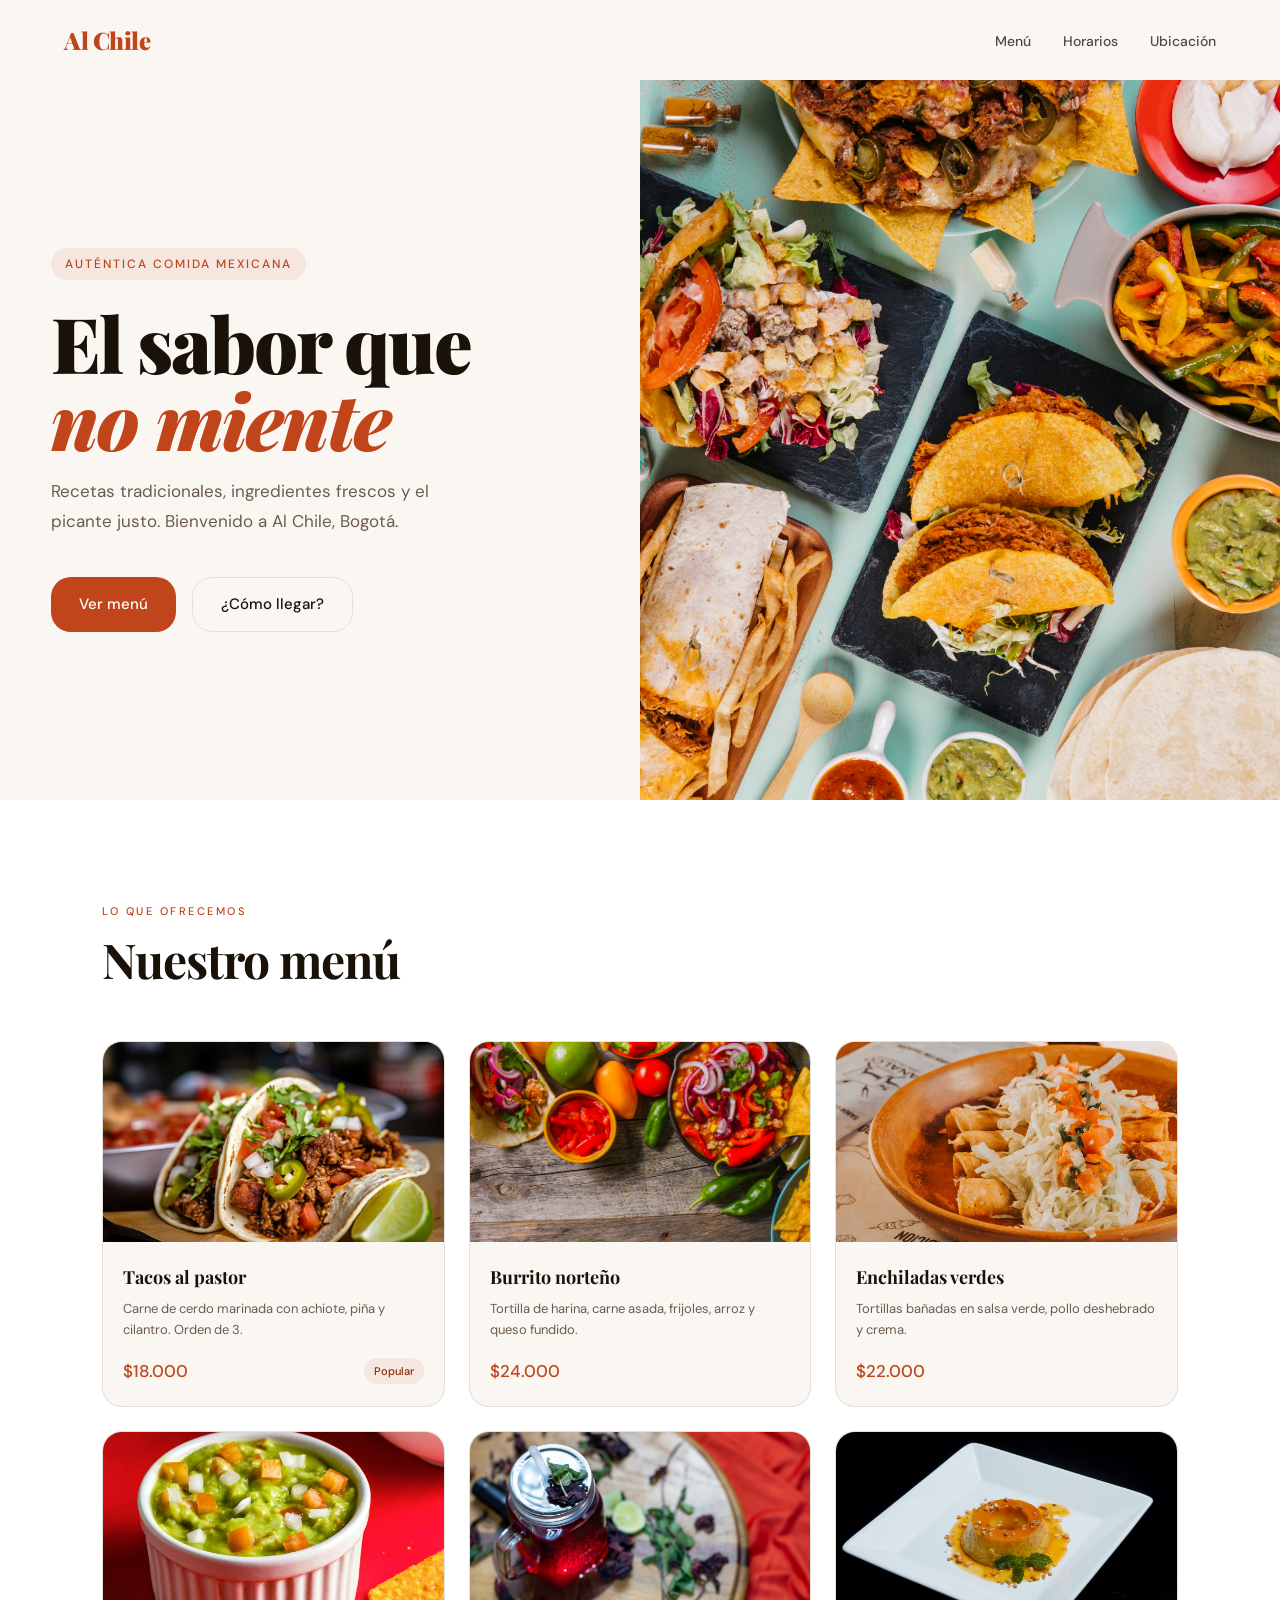
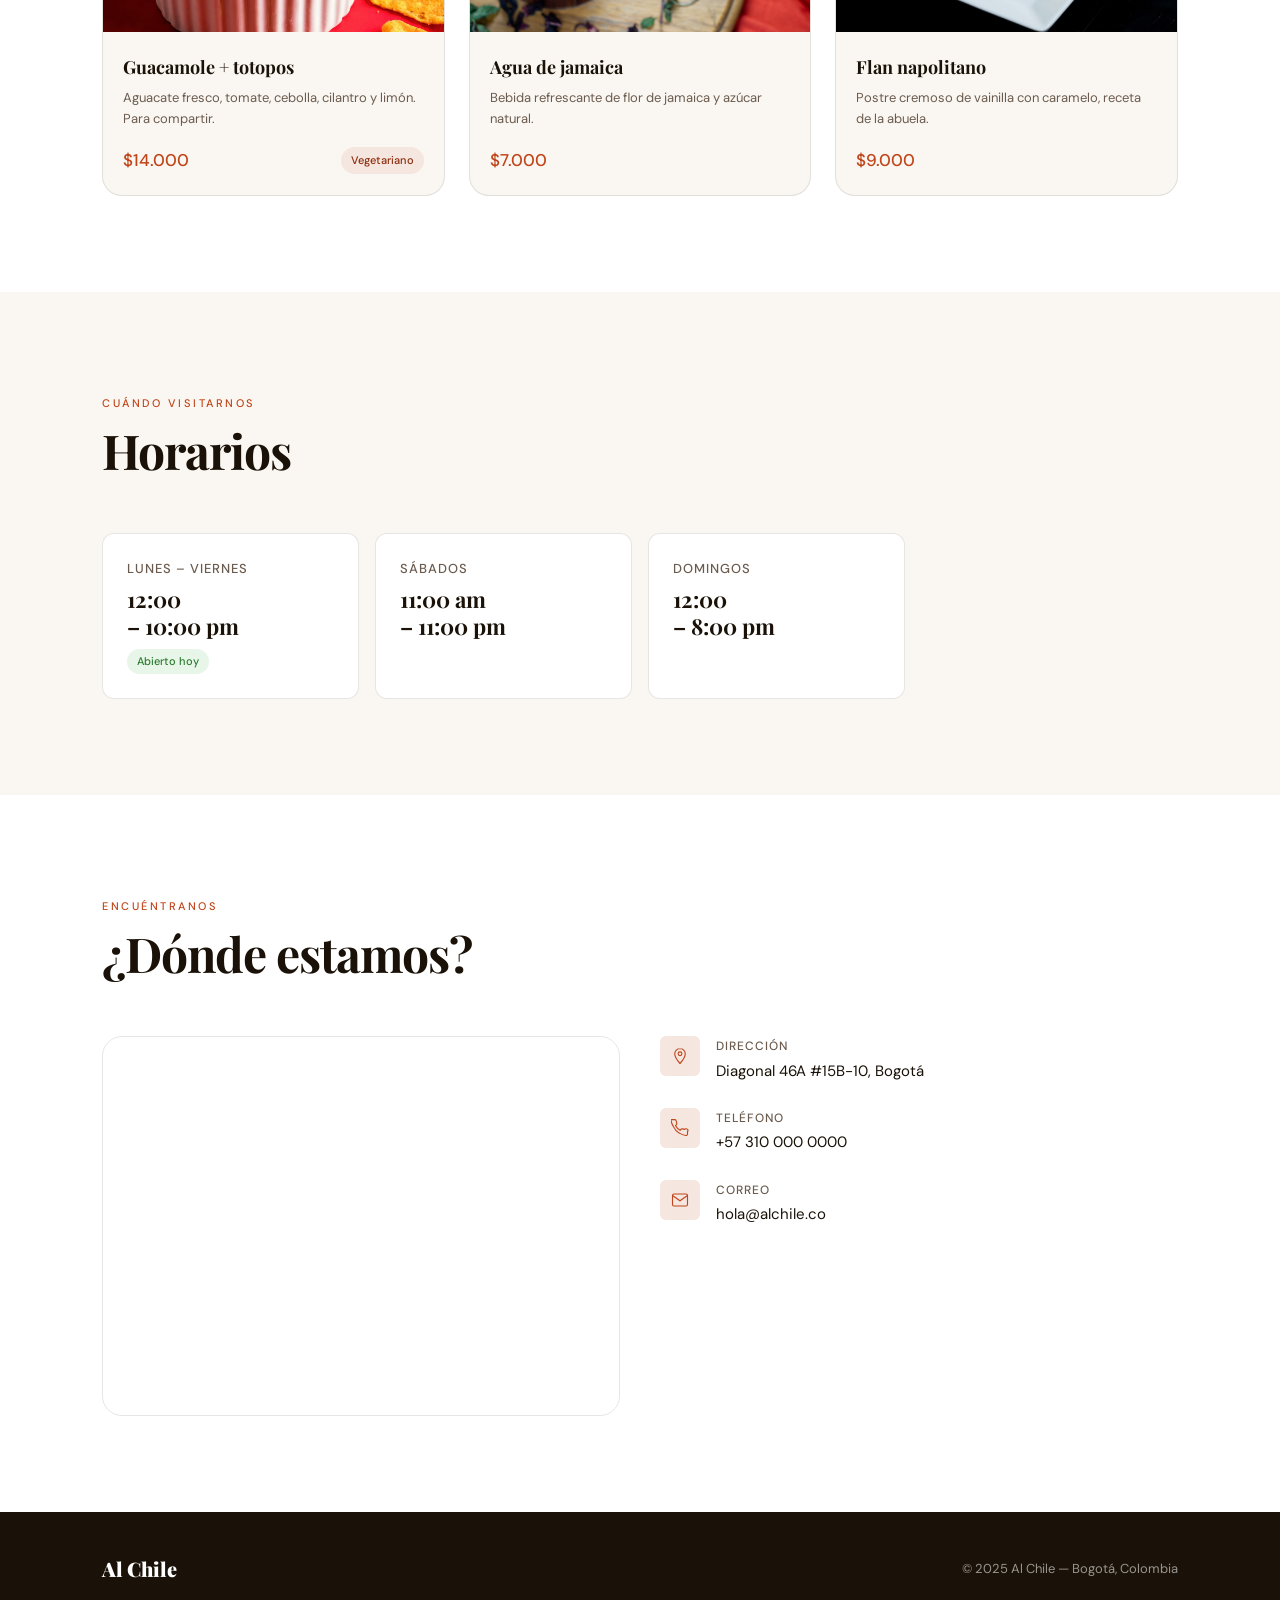
==== index.html @ 25c146ec "feature landpage beta" ====
<!DOCTYPE html>
<html lang="es">
  <head>
    <meta charset="UTF-8" />
    <meta name="viewport" content="width=device-width, initial-scale=1.0" />
    <title>Al Chile — Comida Mexicana</title>
    <link rel="preconnect" href="https://fonts.googleapis.com" />
    <link rel="preconnect" href="https://fonts.gstatic.com" crossorigin />
    <link href="https://fonts.googleapis.com/css2?family=Playfair+Display:wght@700;900&family=DM+Sans:wght@400;500&display=swap" rel="stylesheet" />
    <link rel="stylesheet" href="assets/css/styles.css" />
  </head>
  <body>
    <div id="app">
      <nav id="nav-placeholder"></nav>
      <main>
        <section id="hero-placeholder"></section>
        <section id="menu-placeholder"></section>
        <section id="horarios-placeholder"></section>
        <section id="ubicacion-placeholder"></section>
      </main>
      <footer id="footer-placeholder"></footer>
    </div>
    <script src="assets/js/main.js"></script>
  </body>
</html>
---- assets/css/styles.css ----
/* ─── Reset & Variables ───────────────────────────── */
*, *::before, *::after { box-sizing: border-box; margin: 0; padding: 0; }

:root {
  --brand:       #C0451A;
  --brand-dark:  #8C2E0E;
  --brand-light: #F5E6DF;
  --cream:       #FAF7F2;
  --ink:         #1A1208;
  --ink-muted:   #6B5B4E;
  --border:      rgba(26,18,8,0.10);
  --card-bg:     #FFFFFF;
  --ff-display:  'Playfair Display', Georgia, serif;
  --ff-body:     'DM Sans', sans-serif;
  --radius-sm:   6px;
  --radius-md:   12px;
  --radius-lg:   20px;
  --shadow-sm:   0 2px 8px rgba(26,18,8,0.08);
  --shadow-md:   0 6px 24px rgba(26,18,8,0.12);
  --transition:  0.25s ease;
}

html { scroll-behavior: smooth; }

body {
  font-family: var(--ff-body);
  background: var(--cream);
  color: var(--ink);
  font-size: 16px;
  line-height: 1.7;
  -webkit-font-smoothing: antialiased;
}

img {
  display: block;
  width: 100%;
  height: 100%;
  object-fit: cover;
}

/* ─── Navbar ──────────────────────────────────────── */
.navbar {
  position: fixed;
  top: 0; left: 0; right: 0;
  z-index: 100;
  display: flex;
  align-items: center;
  justify-content: space-between;
  padding: 1.25rem 5%;
  transition: background var(--transition), box-shadow var(--transition);
}

.navbar.scrolled {
  background: var(--cream);
  box-shadow: var(--shadow-sm);
}

.nav-logo {
  font-family: var(--ff-display);
  font-size: 24px;
  font-weight: 900;
  color: var(--brand);
  text-decoration: none;
  letter-spacing: -0.5px;
}

.nav-links {
  display: flex;
  gap: 2rem;
  list-style: none;
}

.nav-links a {
  font-size: 14px;
  font-weight: 500;
  color: var(--ink);
  text-decoration: none;
  opacity: 0.75;
  transition: opacity var(--transition);
}

.nav-links a:hover { opacity: 1; }

.nav-toggle {
  display: none;
  flex-direction: column;
  gap: 5px;
  background: none;
  border: none;
  cursor: pointer;
  padding: 4px;
}

.nav-toggle span {
  display: block;
  width: 24px;
  height: 2px;
  background: var(--ink);
  border-radius: 2px;
  transition: var(--transition);
}

/* ─── Hero ────────────────────────────────────────── */
.hero {
  min-height: auto;
  display: grid;
  grid-template-columns: 1fr 1fr;
  padding-top: 80px;
}

.hero-content {
  display: flex;
  flex-direction: column;
  justify-content: center;
  padding: 5% 5% 5% 8%;
}

.hero-tag {
  display: inline-block;
  font-size: 12px;
  font-weight: 500;
  letter-spacing: 2px;
  text-transform: uppercase;
  color: var(--brand);
  background: var(--brand-light);
  padding: 6px 14px;
  border-radius: 100px;
  margin-bottom: 1.5rem;
  width: fit-content;
}

.hero-title {
  font-family: var(--ff-display);
  font-size: clamp(48px, 6vw, 82px);
  font-weight: 900;
  line-height: 1.0;
  letter-spacing: -2px;
  color: var(--ink);
  margin-bottom: 1.25rem;
}

.hero-title em {
  font-style: italic;
  color: var(--brand);
}

.hero-desc {
  font-size: 17px;
  color: var(--ink-muted);
  max-width: 400px;
  margin-bottom: 2.5rem;
  line-height: 1.75;
}

.hero-actions { display: flex; gap: 1rem; flex-wrap: wrap; }

.btn-primary {
  display: inline-flex;
  align-items: center;
  gap: 8px;
  background: var(--brand);
  color: #fff;
  border: none;
  border-radius: var(--radius-lg);
  padding: 14px 28px;
  font-family: var(--ff-body);
  font-size: 15px;
  font-weight: 500;
  cursor: pointer;
  text-decoration: none;
  transition: background var(--transition), transform var(--transition);
}

.btn-primary:hover { background: var(--brand-dark); transform: translateY(-1px); }

.btn-secondary {
  display: inline-flex;
  align-items: center;
  gap: 8px;
  background: transparent;
  color: var(--ink);
  border: 1.5px solid var(--border);
  border-radius: var(--radius-lg);
  padding: 14px 28px;
  font-family: var(--ff-body);
  font-size: 15px;
  font-weight: 500;
  cursor: pointer;
  text-decoration: none;
  transition: border-color var(--transition), transform var(--transition);
}

.btn-secondary:hover { border-color: var(--ink); transform: translateY(-1px); }

.hero-image {
  position: relative;
  overflow: hidden;
  background: #E8D5C8;
  max-height: 80vh;
}

.hero-image img {
  width: 100%;
  height: 100%;
  max-height: 80vh;
  object-fit: cover;
  object-position: center;
}

.hero-image-placeholder {
  width: 100%;
  height: 100%;
  min-height: 500px;
  background: linear-gradient(135deg, #E8D5C8 0%, #D4B89A 100%);
  display: flex;
  flex-direction: column;
  align-items: center;
  justify-content: center;
  gap: 12px;
  color: #A07B5E;
  font-size: 14px;
}

.hero-image-placeholder svg { opacity: 0.4; }

/* ─── Section shared ──────────────────────────────── */
.section {
  padding: 6rem 8%;
}

.section-header {
  margin-bottom: 3.5rem;
}

.section-tag {
  display: inline-block;
  font-size: 11px;
  font-weight: 500;
  letter-spacing: 2.5px;
  text-transform: uppercase;
  color: var(--brand);
  margin-bottom: 0.75rem;
}

.section-title {
  font-family: var(--ff-display);
  font-size: clamp(32px, 4vw, 48px);
  font-weight: 700;
  line-height: 1.1;
  letter-spacing: -1px;
  color: var(--ink);
}

/* ─── Menu ────────────────────────────────────────── */
.menu-section { background: #fff; }

.menu-grid {
  display: grid;
  grid-template-columns: repeat(auto-fill, minmax(260px, 1fr));
  gap: 24px;
}

.menu-card {
  background: var(--cream);
  border-radius: var(--radius-lg);
  overflow: hidden;
  border: 1px solid var(--border);
  transition: transform var(--transition), box-shadow var(--transition);
  display: flex;
  flex-direction: column;
}

.menu-card:hover {
  transform: translateY(-4px);
  box-shadow: var(--shadow-md);
}

.menu-card-img {
  width: 100%;
  height: 200px;
  background: #E8D5C8;
  position: relative;
  overflow: hidden;
  flex-shrink: 0;
}

.menu-card-img img {
  width: 100%;
  height: 100%;
  object-fit: cover;
}

.img-placeholder {
  width: 100%;
  height: 100%;
  min-height: 200px;
  display: flex;
  flex-direction: column;
  align-items: center;
  justify-content: center;
  gap: 8px;
  background: linear-gradient(135deg, #EDD9C8 0%, #D4B89A 100%);
  color: #A07B5E;
  font-size: 12px;
  font-weight: 500;
  letter-spacing: 0.5px;
}

.img-icon {
  width: 36px;
  height: 36px;
  opacity: 0.45;
  background-color: #A07B5E;
  -webkit-mask-image: url("data:image/svg+xml,%3Csvg xmlns='http://www.w3.org/2000/svg' fill='none' stroke='currentColor' stroke-width='1.5' viewBox='0 0 24 24'%3E%3Crect x='3' y='3' width='18' height='18' rx='2'/%3E%3Ccircle cx='8.5' cy='8.5' r='1.5'/%3E%3Cpath d='M21 15l-5-5L5 21'/%3E%3C/svg%3E");
  -webkit-mask-repeat: no-repeat;
  -webkit-mask-size: contain;
  mask-image: url("data:image/svg+xml,%3Csvg xmlns='http://www.w3.org/2000/svg' fill='none' stroke='currentColor' stroke-width='1.5' viewBox='0 0 24 24'%3E%3Crect x='3' y='3' width='18' height='18' rx='2'/%3E%3Ccircle cx='8.5' cy='8.5' r='1.5'/%3E%3Cpath d='M21 15l-5-5L5 21'/%3E%3C/svg%3E");
  mask-repeat: no-repeat;
  mask-size: contain;
}

.img-icon--lg { width: 52px; height: 52px; }

.info-icon {
  flex-shrink: 0;
  width: 40px;
  height: 40px;
  border-radius: var(--radius-sm);
  background-color: var(--brand-light);
  display: flex;
  align-items: center;
  justify-content: center;
  position: relative;
}

.info-icon::after {
  content: '';
  display: block;
  width: 18px;
  height: 18px;
  background-color: var(--brand);
  mask-repeat: no-repeat;
  mask-size: contain;
  mask-position: center;
  -webkit-mask-repeat: no-repeat;
  -webkit-mask-size: contain;
  -webkit-mask-position: center;
}

.info-icon--pin::after {
  -webkit-mask-image: url("data:image/svg+xml,%3Csvg xmlns='http://www.w3.org/2000/svg' fill='none' stroke='black' stroke-width='1.5' viewBox='0 0 24 24'%3E%3Cpath d='M12 2C8.13 2 5 5.13 5 9c0 5.25 7 13 7 13s7-7.75 7-13c0-3.87-3.13-7-7-7z'/%3E%3Ccircle cx='12' cy='9' r='2.5'/%3E%3C/svg%3E");
  mask-image: url("data:image/svg+xml,%3Csvg xmlns='http://www.w3.org/2000/svg' fill='none' stroke='black' stroke-width='1.5' viewBox='0 0 24 24'%3E%3Cpath d='M12 2C8.13 2 5 5.13 5 9c0 5.25 7 13 7 13s7-7.75 7-13c0-3.87-3.13-7-7-7z'/%3E%3Ccircle cx='12' cy='9' r='2.5'/%3E%3C/svg%3E");
}

.info-icon--phone::after {
  -webkit-mask-image: url("data:image/svg+xml,%3Csvg xmlns='http://www.w3.org/2000/svg' fill='none' stroke='black' stroke-width='1.5' viewBox='0 0 24 24'%3E%3Cpath d='M22 16.92v3a2 2 0 01-2.18 2 19.79 19.79 0 01-8.63-3.07A19.5 19.5 0 013.07 9.81a19.79 19.79 0 01-3.07-8.72A2 2 0 012 .9h3a2 2 0 012 1.72 12.84 12.84 0 00.7 2.81 2 2 0 01-.45 2.11L6.09 8.91a16 16 0 006 6l1.27-1.27a2 2 0 012.11-.45 12.84 12.84 0 002.81.7A2 2 0 0122 16.92z'/%3E%3C/svg%3E");
  mask-image: url("data:image/svg+xml,%3Csvg xmlns='http://www.w3.org/2000/svg' fill='none' stroke='black' stroke-width='1.5' viewBox='0 0 24 24'%3E%3Cpath d='M22 16.92v3a2 2 0 01-2.18 2 19.79 19.79 0 01-8.63-3.07A19.5 19.5 0 013.07 9.81a19.79 19.79 0 01-3.07-8.72A2 2 0 012 .9h3a2 2 0 012 1.72 12.84 12.84 0 00.7 2.81 2 2 0 01-.45 2.11L6.09 8.91a16 16 0 006 6l1.27-1.27a2 2 0 012.11-.45 12.84 12.84 0 002.81.7A2 2 0 0122 16.92z'/%3E%3C/svg%3E");
}

.info-icon--mail::after {
  -webkit-mask-image: url("data:image/svg+xml,%3Csvg xmlns='http://www.w3.org/2000/svg' fill='none' stroke='black' stroke-width='1.5' viewBox='0 0 24 24'%3E%3Cpath d='M4 4h16c1.1 0 2 .9 2 2v12c0 1.1-.9 2-2 2H4c-1.1 0-2-.9-2-2V6c0-1.1.9-2 2-2z'/%3E%3Cpolyline points='22,6 12,13 2,6'/%3E%3C/svg%3E");
  mask-image: url("data:image/svg+xml,%3Csvg xmlns='http://www.w3.org/2000/svg' fill='none' stroke='black' stroke-width='1.5' viewBox='0 0 24 24'%3E%3Cpath d='M4 4h16c1.1 0 2 .9 2 2v12c0 1.1-.9 2-2 2H4c-1.1 0-2-.9-2-2V6c0-1.1.9-2 2-2z'/%3E%3Cpolyline points='22,6 12,13 2,6'/%3E%3C/svg%3E");
}

.menu-card-body { padding: 1.25rem; flex: 1; display: flex; flex-direction: column; }

.menu-card-name {
  font-family: var(--ff-display);
  font-size: 18px;
  font-weight: 700;
  color: var(--ink);
  margin-bottom: 6px;
}

.menu-card-desc {
  font-size: 13px;
  color: var(--ink-muted);
  line-height: 1.6;
  margin-bottom: 1rem;
  flex: 1;
}

.menu-card-footer {
  display: flex;
  align-items: center;
  justify-content: space-between;
  margin-top: auto;
}

.menu-card-price {
  font-size: 17px;
  font-weight: 500;
  color: var(--brand);
}

.menu-badge {
  font-size: 11px;
  font-weight: 500;
  padding: 4px 10px;
  border-radius: 100px;
  background: var(--brand-light);
  color: var(--brand-dark);
}

/* ─── Horarios ────────────────────────────────────── */
.horarios-section { background: var(--cream); }

.horarios-grid {
  display: grid;
  grid-template-columns: repeat(auto-fill, minmax(220px, 1fr));
  gap: 16px;
}

.horario-card {
  background: #fff;
  border: 1px solid var(--border);
  border-radius: var(--radius-md);
  padding: 1.5rem;
  transition: box-shadow var(--transition);
}

.horario-card:hover { box-shadow: var(--shadow-sm); }

.horario-dia {
  font-size: 13px;
  font-weight: 500;
  color: var(--ink-muted);
  text-transform: uppercase;
  letter-spacing: 1px;
  margin-bottom: 6px;
}

.horario-tiempo {
  font-family: var(--ff-display);
  font-size: 22px;
  font-weight: 700;
  color: var(--ink);
  line-height: 1.2;
}

.horario-estado {
  display: inline-block;
  margin-top: 10px;
  font-size: 11px;
  font-weight: 500;
  padding: 3px 10px;
  border-radius: 100px;
  background: #E8F5E9;
  color: #2E7D32;
}

/* ─── Ubicacion ───────────────────────────────────── */
.ubicacion-section { background: #fff; }

.ubicacion-grid {
  display: grid;
  grid-template-columns: 1fr 1fr;
  gap: 40px;
  align-items: start;
}

.ubicacion-map {
  border-radius: var(--radius-lg);
  overflow: hidden;
  border: 1px solid var(--border);
  height: 380px;
}

.ubicacion-map iframe {
  width: 100%;
  height: 100%;
  border: none;
  display: block;
}

.info-list { list-style: none; display: flex; flex-direction: column; gap: 1.5rem; }

.info-item { display: flex; gap: 1rem; align-items: flex-start; }

.info-icon {
  flex-shrink: 0;
  width: 40px;
  height: 40px;
  border-radius: var(--radius-sm);
  background: var(--brand-light);
  display: flex;
  align-items: center;
  justify-content: center;
}

.info-icon svg { color: var(--brand); }

.info-label { font-size: 12px; font-weight: 500; color: var(--ink-muted); text-transform: uppercase; letter-spacing: 1px; }
.info-value { font-size: 15px; color: var(--ink); margin-top: 2px; }

/* ─── Footer ──────────────────────────────────────── */
.footer {
  background: var(--ink);
  color: rgba(255,255,255,0.55);
  padding: 2.5rem 8%;
  display: flex;
  align-items: center;
  justify-content: space-between;
  flex-wrap: wrap;
  gap: 1rem;
}

.footer-logo {
  font-family: var(--ff-display);
  font-size: 20px;
  font-weight: 900;
  color: #fff;
  text-decoration: none;
}

.footer-copy { font-size: 13px; }

/* ─── Responsive ──────────────────────────────────── */
@media (max-width: 900px) {
  .hero { grid-template-columns: 1fr; min-height: auto; }
  .hero-content { padding: 6rem 6% 3rem; }
  .hero-image { min-height: 320px; }
  .hero-image-placeholder { min-height: 320px; }
  .ubicacion-grid { grid-template-columns: 1fr; }
  .ubicacion-map { height: 280px; }
  .section { padding: 4rem 6%; }
}

@media (max-width: 600px) {
  .nav-links {
    display: none;
    position: fixed;
    top: 64px; left: 0; right: 0;
    background: var(--cream);
    flex-direction: column;
    align-items: center;
    gap: 0;
    padding: 1rem 0;
    box-shadow: var(--shadow-md);
  }
  .nav-links.open { display: flex; }
  .nav-links a { padding: 0.75rem 2rem; width: 100%; text-align: center; opacity: 1; font-size: 16px; }
  .nav-toggle { display: flex; }
  .hero-title { letter-spacing: -1px; }
  .section { padding: 3rem 5%; }
  .footer { flex-direction: column; text-align: center; }
}
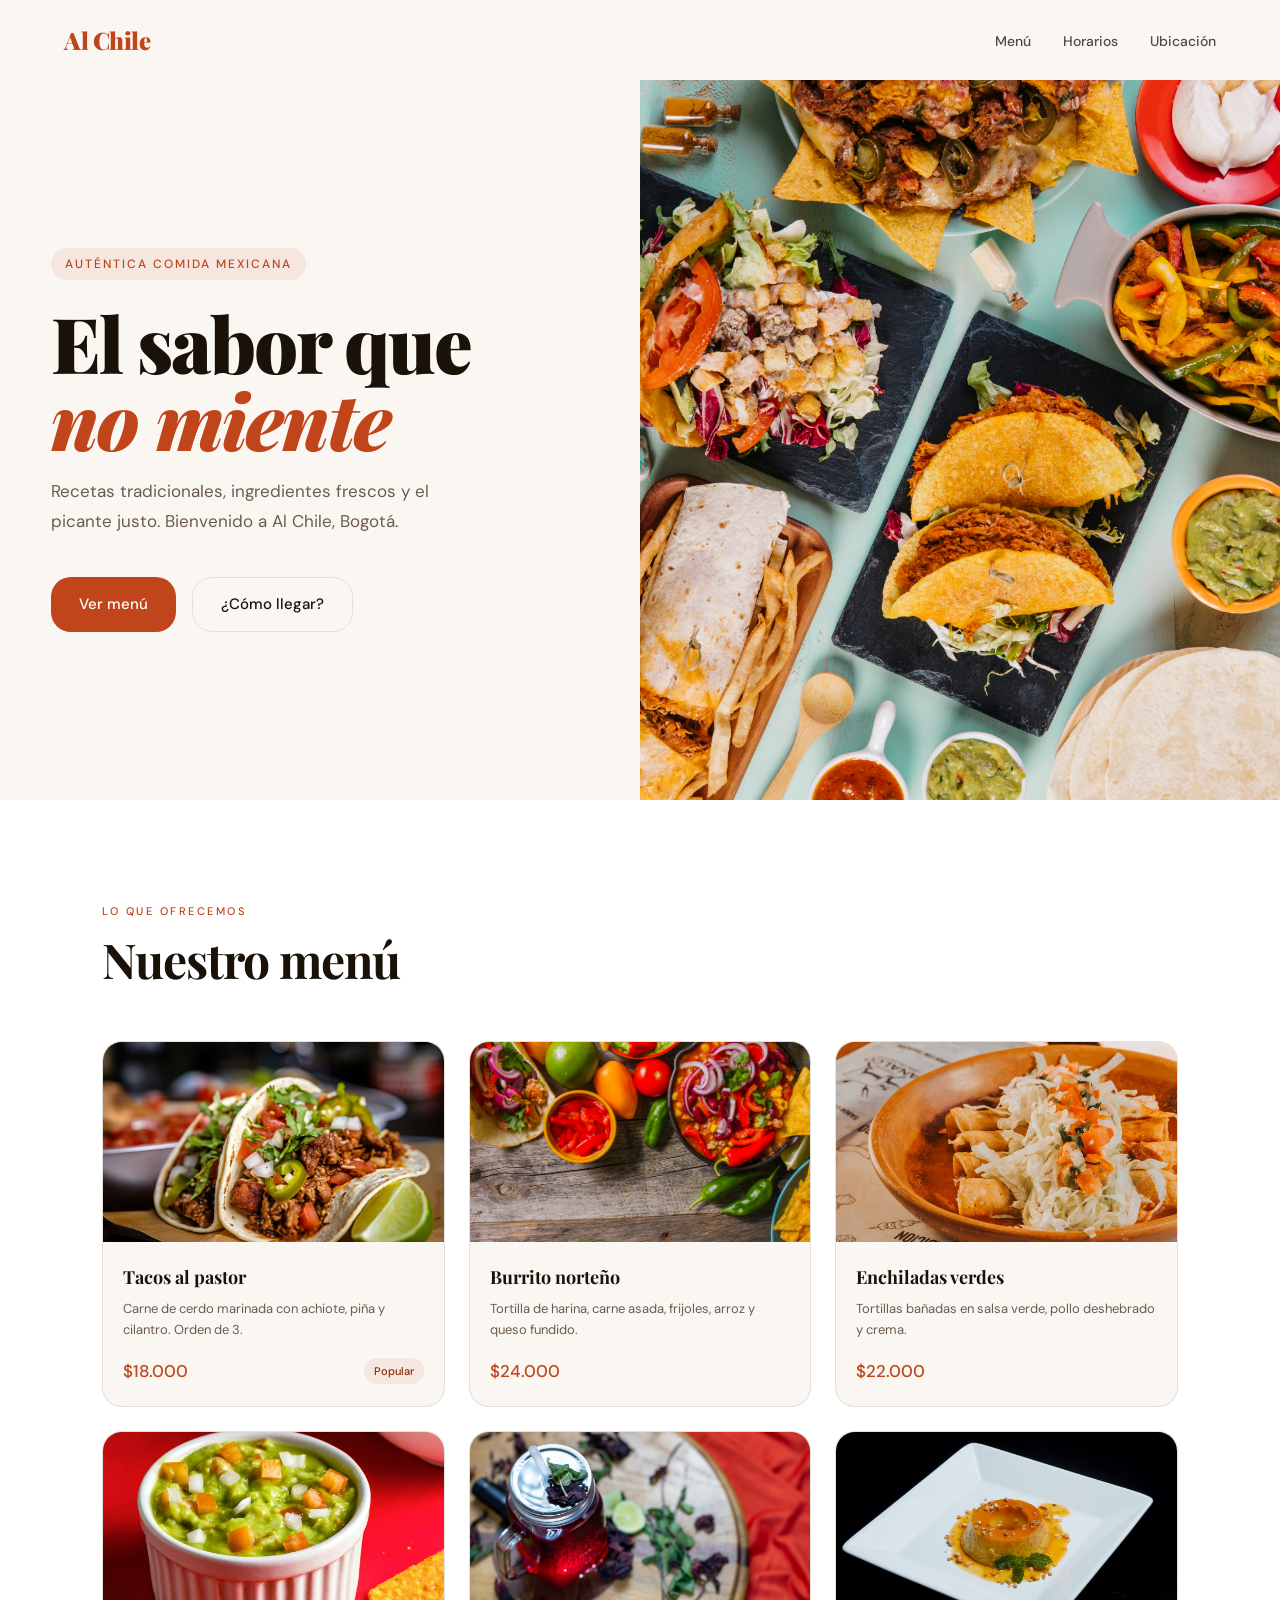
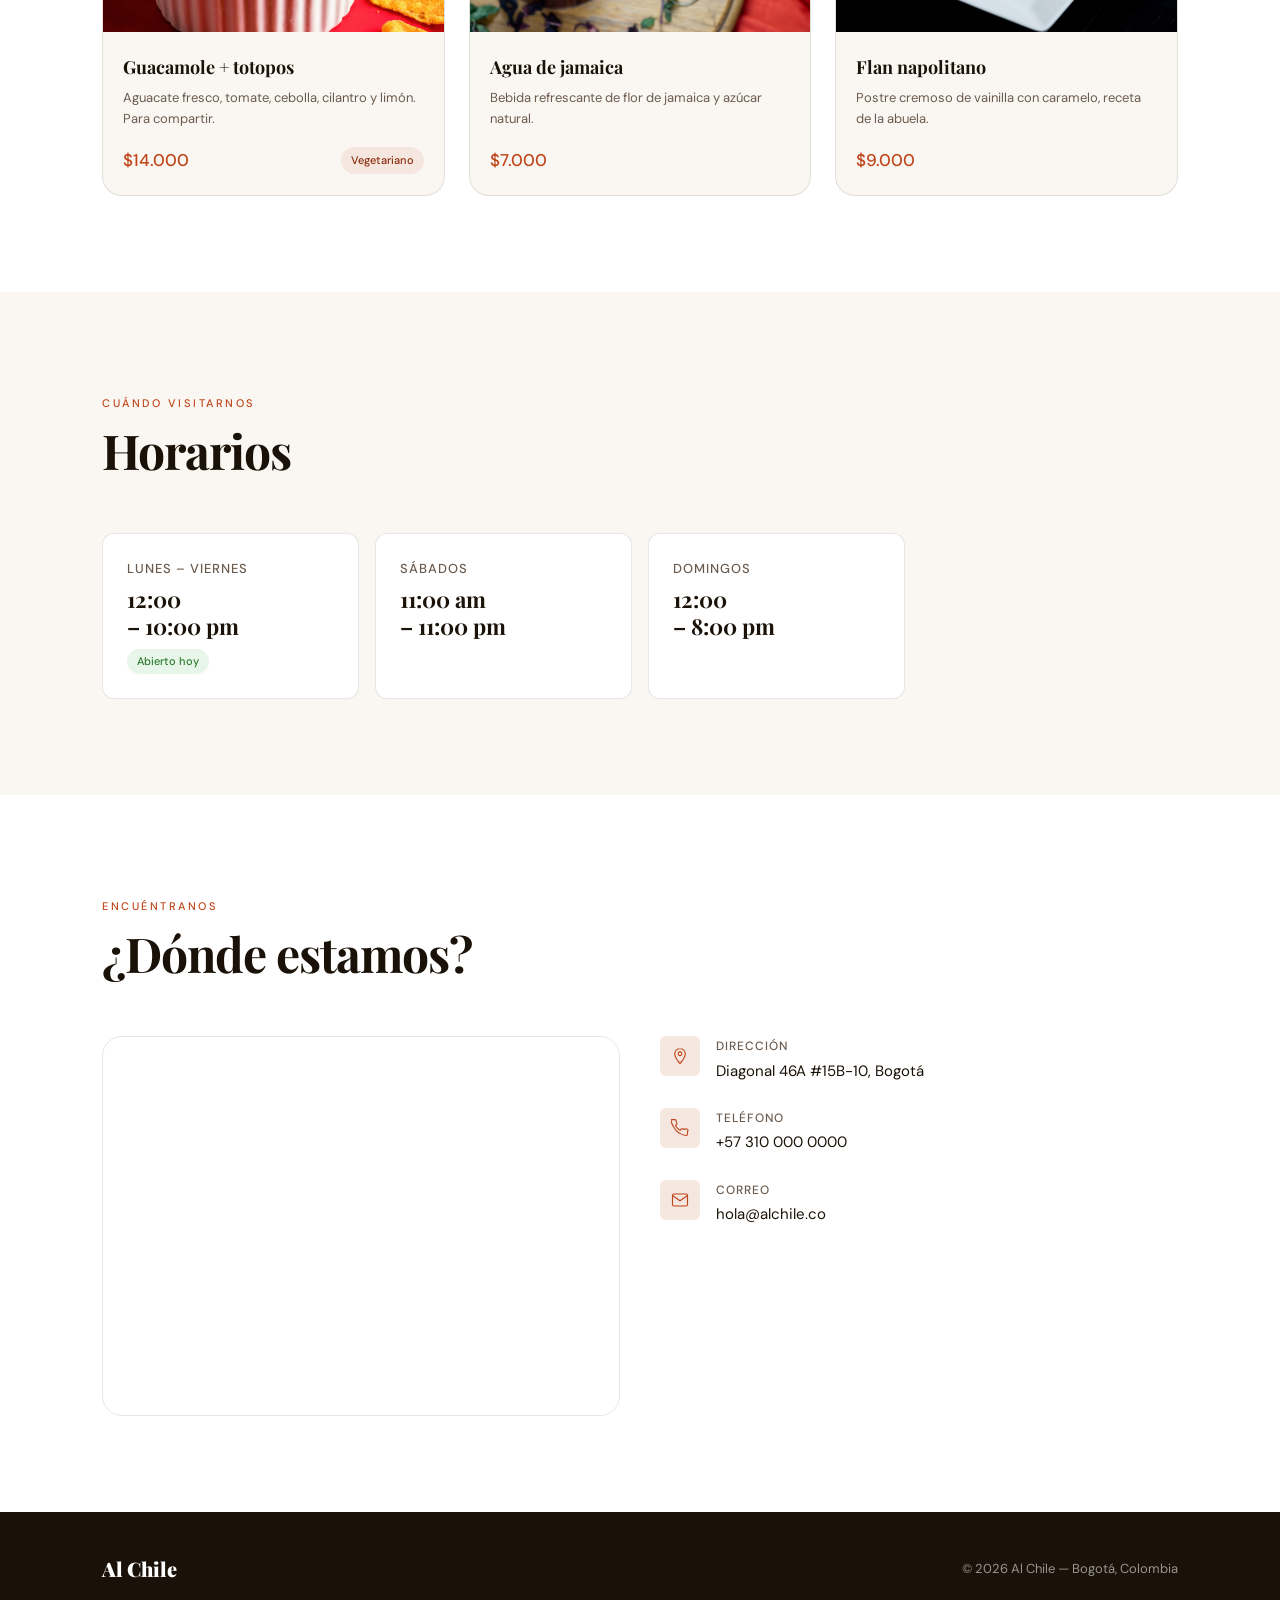
==== commit a9528372: "Render implementation landpage" ====
--- a/index.html
+++ b/index.html
@@ -7,6 +7,7 @@
     <link rel="preconnect" href="https://fonts.googleapis.com" />
     <link rel="preconnect" href="https://fonts.gstatic.com" crossorigin />
     <link href="https://fonts.googleapis.com/css2?family=Playfair+Display:wght@700;900&family=DM+Sans:wght@400;500&display=swap" rel="stylesheet" />
+    <link rel="preload" as="image" href="assets/images/hero.jpg" />
     <link rel="stylesheet" href="assets/css/styles.css" />
   </head>
   <body>
